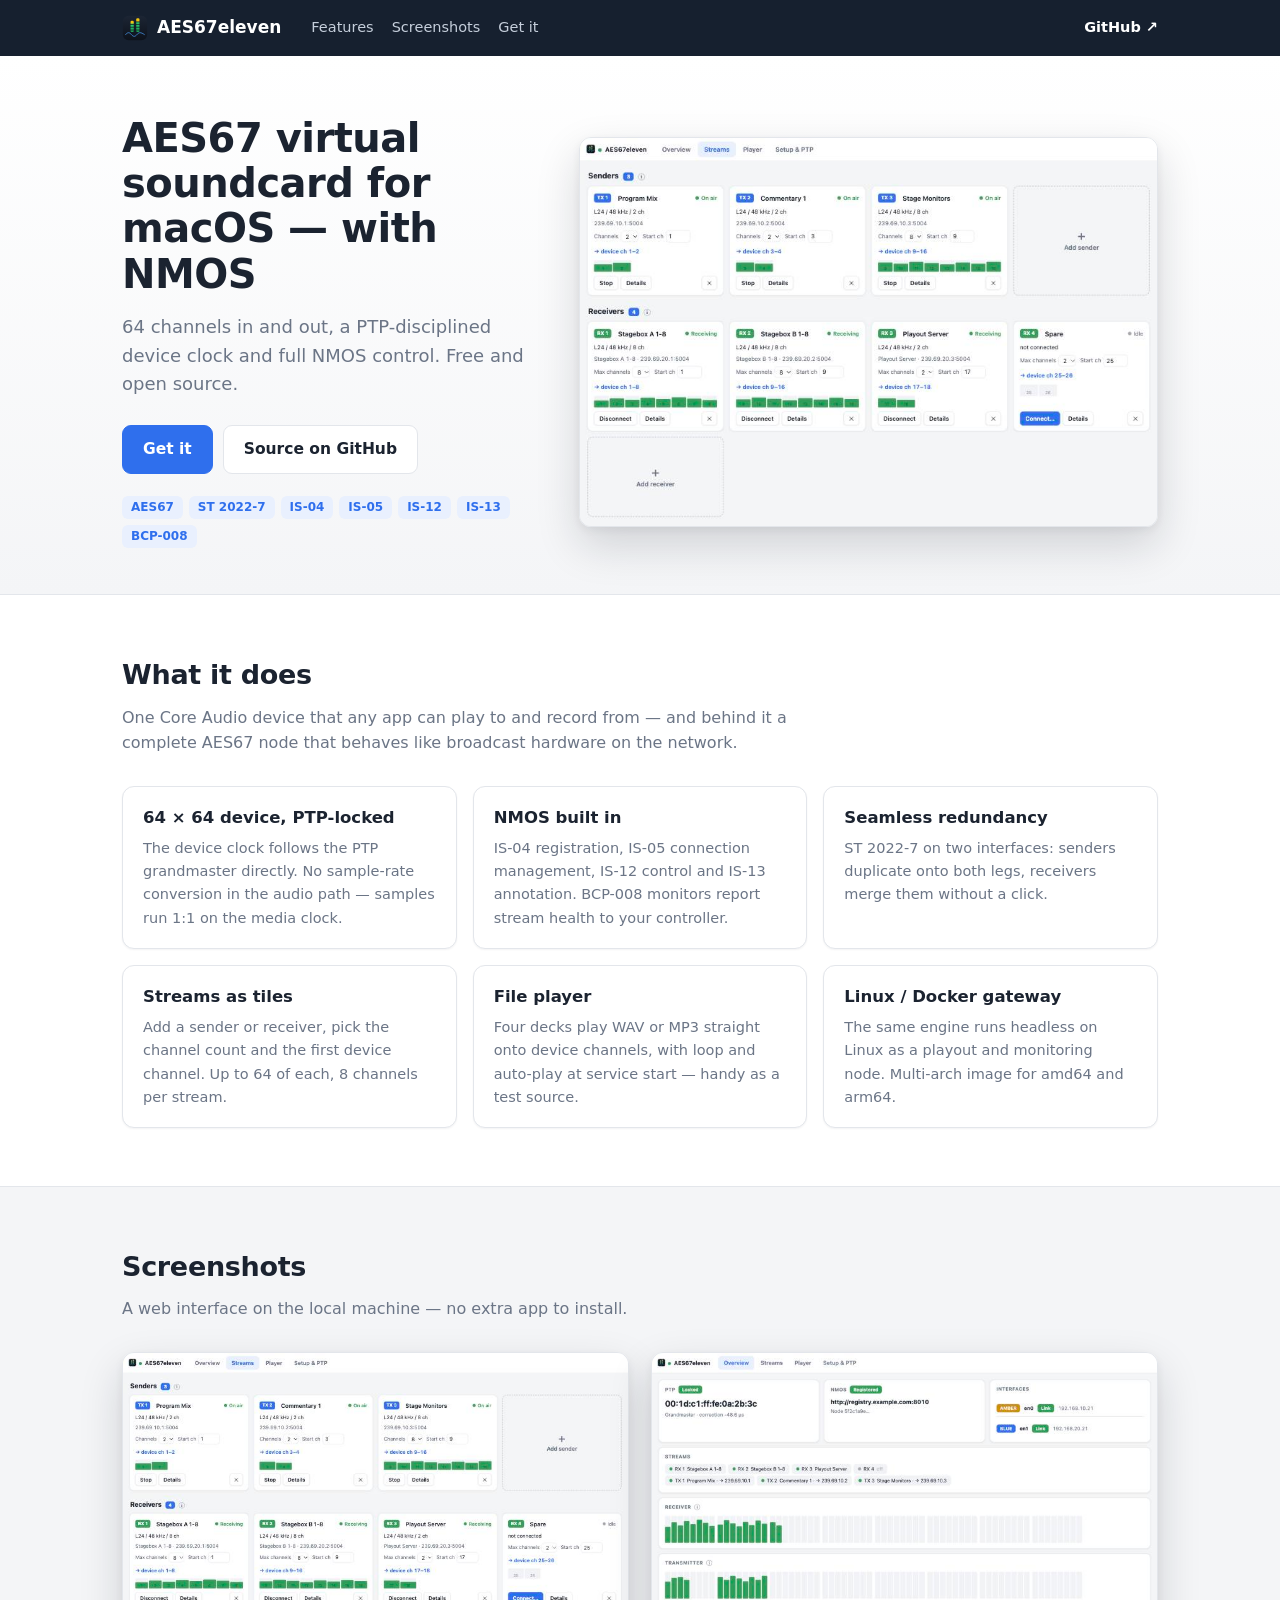
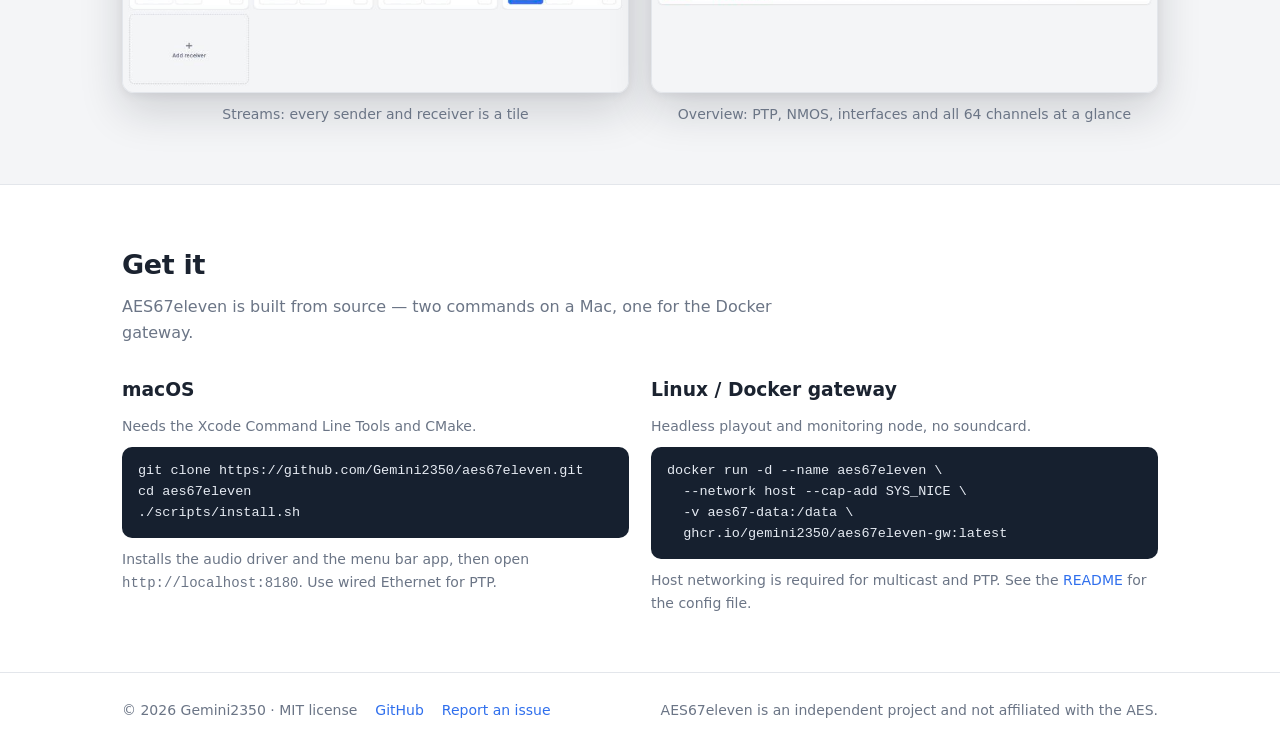
==== docs/index.html @ b81d20ea "Homepage (docs/) and receiver tile action row fix - docs/: static project homepage for GitHub Pages " ====
<!DOCTYPE html>
<html lang="en">
<head>
<meta charset="utf-8">
<meta name="viewport" content="width=device-width, initial-scale=1">
<title>AES67eleven – AES67 virtual soundcard for macOS with NMOS</title>
<meta name="description" content="Free and open source AES67 virtual soundcard for macOS: 64 channels, PTP-disciplined clock, NMOS IS-04/05/12/13, ST 2022-7. Also runs as a headless Linux/Docker gateway.">
<link rel="icon" type="image/svg+xml" href="logo.svg">
<style>
:root {
    --bg: #f4f5f7; --panel: #ffffff; --line: #e3e6eb; --text: #1b2330; --dim: #6b7586;
    --accent: #2f6fed; --accent-soft: #e9f0fe; --ok: #2e9e5b; --navy: #16202f;
}
* { box-sizing: border-box; margin: 0; }
html { scroll-behavior: smooth; }
body { background: var(--panel); color: var(--text);
       font: 16px/1.6 -apple-system, BlinkMacSystemFont, "Inter", "Segoe UI", system-ui, sans-serif; }
a { color: var(--accent); text-decoration: none; }
a:hover { text-decoration: underline; }
.wrap { max-width: 1080px; margin: 0 auto; padding: 0 22px; }

header { background: var(--navy); color: #fff; position: sticky; top: 0; z-index: 10; }
header .wrap { display: flex; align-items: center; gap: 22px; height: 56px; }
.brand { display: flex; align-items: center; gap: 9px; font-weight: 700; font-size: 17px; color: #fff; }
.brand img { width: 26px; height: 26px; }
nav { display: flex; gap: 18px; margin-left: 8px; }
nav a { color: #c5cedb; font-size: 14.5px; }
nav a:hover { color: #fff; text-decoration: none; }
header .gh { margin-left: auto; color: #fff; font-size: 14.5px; font-weight: 600; }

.hero { padding: 60px 0 46px; background: linear-gradient(180deg, #fff 0%, var(--bg) 100%); border-bottom: 1px solid var(--line); }
.hero .wrap { display: grid; grid-template-columns: minmax(0, 0.9fr) minmax(0, 1.25fr); gap: 40px; align-items: center; }
.hero h1 { font-size: 40px; line-height: 1.13; letter-spacing: -.5px; }
.hero p { color: var(--dim); font-size: 18px; margin: 16px 0 26px; }
.cta { display: flex; gap: 10px; flex-wrap: wrap; }
.btn { display: inline-block; padding: 11px 20px; border-radius: 9px; font-weight: 600; font-size: 15.5px;
       border: 1px solid var(--line); background: var(--panel); color: var(--text); }
.btn:hover { text-decoration: none; border-color: #c9ced8; }
.btn.primary { background: var(--accent); border-color: var(--accent); color: #fff; }
.btn.primary:hover { filter: brightness(1.07); }
.btn.donate { background: var(--ok); border-color: var(--ok); color: #fff; }
.shot { width: 100%; height: auto; border-radius: 12px; border: 1px solid var(--line);
        box-shadow: 0 18px 44px rgba(16, 24, 40, .16), 0 3px 8px rgba(16, 24, 40, .06); display: block; }
.badges { display: flex; gap: 6px; flex-wrap: wrap; margin-top: 22px; }
.badge { font-size: 12px; font-weight: 700; padding: 2px 9px; border-radius: 6px; background: var(--accent-soft); color: var(--accent); }

section { padding: 58px 0; }
section.alt { background: var(--bg); border-top: 1px solid var(--line); border-bottom: 1px solid var(--line); }
h2 { font-size: 27px; letter-spacing: -.3px; margin-bottom: 8px; }
.lead { color: var(--dim); max-width: 720px; margin-bottom: 30px; }
.grid { display: grid; grid-template-columns: repeat(3, minmax(0, 1fr)); gap: 16px; }
.card { background: var(--panel); border: 1px solid var(--line); border-radius: 12px; padding: 18px 20px;
        box-shadow: 0 1px 2px rgba(16, 24, 40, .05); }
.card h3 { font-size: 16.5px; margin-bottom: 6px; }
.card p { color: var(--dim); font-size: 14.5px; }
.two { display: grid; grid-template-columns: repeat(2, minmax(0, 1fr)); gap: 22px; }
figure { margin: 0; }
figcaption { color: var(--dim); font-size: 14px; margin-top: 10px; text-align: center; }
pre { background: var(--navy); color: #e6ebf3; border-radius: 10px; padding: 14px 16px; overflow-x: auto;
      font: 13.5px/1.55 ui-monospace, SFMono-Regular, Menlo, monospace; margin: 10px 0 0; }
.note { color: var(--dim); font-size: 14px; margin-top: 10px; }
.support { text-align: center; }
.support .lead { margin: 0 auto 24px; }
footer { padding: 26px 0 34px; color: var(--dim); font-size: 14px; border-top: 1px solid var(--line); }
footer .wrap { display: flex; gap: 18px; flex-wrap: wrap; }
footer .right { margin-left: auto; }

@media (max-width: 860px) {
    .hero .wrap, .two { grid-template-columns: 1fr; }
    .grid { grid-template-columns: 1fr; }
    .hero h1 { font-size: 31px; }
    nav { display: none; }
}
</style>
</head>
<body>

<header>
    <div class="wrap">
        <a class="brand" href="#top"><img src="logo.svg" alt=""> AES67eleven</a>
        <nav>
            <a href="#features">Features</a>
            <a href="#screenshots">Screenshots</a>
            <a href="#get">Get it</a>
            <a href="#support" data-donate-hide>Support</a>
        </nav>
        <a class="gh" href="https://github.com/Gemini2350/aes67eleven">GitHub ↗</a>
    </div>
</header>

<div class="hero" id="top">
    <div class="wrap">
        <div>
            <h1>AES67 virtual soundcard for macOS — with NMOS</h1>
            <p>64 channels in and out, a PTP-disciplined device clock and full NMOS control.
               Free and open source.</p>
            <div class="cta">
                <a class="btn primary" href="#get">Get it</a>
                <a class="btn" href="https://github.com/Gemini2350/aes67eleven">Source on GitHub</a>
            </div>
            <div class="badges">
                <span class="badge">AES67</span><span class="badge">ST 2022-7</span>
                <span class="badge">IS-04</span><span class="badge">IS-05</span>
                <span class="badge">IS-12</span><span class="badge">IS-13</span>
                <span class="badge">BCP-008</span>
            </div>
        </div>
        <img class="shot" src="img/streams.jpg" width="800" height="538"
             alt="Streams page: one tile per sender and receiver with channel count, first device channel and level meters">
    </div>
</div>

<section id="features">
    <div class="wrap">
        <h2>What it does</h2>
        <p class="lead">One Core Audio device that any app can play to and record from — and behind it a
           complete AES67 node that behaves like broadcast hardware on the network.</p>
        <div class="grid">
            <div class="card"><h3>64 × 64 device, PTP-locked</h3>
                <p>The device clock follows the PTP grandmaster directly. No sample-rate conversion in the
                   audio path — samples run 1:1 on the media clock.</p></div>
            <div class="card"><h3>NMOS built in</h3>
                <p>IS-04 registration, IS-05 connection management, IS-12 control and IS-13 annotation.
                   BCP-008 monitors report stream health to your controller.</p></div>
            <div class="card"><h3>Seamless redundancy</h3>
                <p>ST 2022-7 on two interfaces: senders duplicate onto both legs, receivers merge them
                   without a click.</p></div>
            <div class="card"><h3>Streams as tiles</h3>
                <p>Add a sender or receiver, pick the channel count and the first device channel. Up to
                   64 of each, 8 channels per stream.</p></div>
            <div class="card"><h3>File player</h3>
                <p>Four decks play WAV or MP3 straight onto device channels, with loop and auto-play at
                   service start — handy as a test source.</p></div>
            <div class="card"><h3>Linux / Docker gateway</h3>
                <p>The same engine runs headless on Linux as a playout and monitoring node. Multi-arch
                   image for amd64 and arm64.</p></div>
        </div>
    </div>
</section>

<section class="alt" id="screenshots">
    <div class="wrap">
        <h2>Screenshots</h2>
        <p class="lead">A web interface on the local machine — no extra app to install.</p>
        <div class="two">
            <figure>
                <img class="shot" src="img/streams.jpg" width="800" height="538" alt="Streams page with sender and receiver tiles">
                <figcaption>Streams: every sender and receiver is a tile</figcaption>
            </figure>
            <figure>
                <img class="shot" src="img/overview.jpg" width="800" height="537" alt="Overview page with PTP, NMOS, interfaces and 64-channel meters">
                <figcaption>Overview: PTP, NMOS, interfaces and all 64 channels at a glance</figcaption>
            </figure>
        </div>
    </div>
</section>

<section id="get">
    <div class="wrap">
        <h2>Get it</h2>
        <p class="lead">AES67eleven is built from source — two commands on a Mac, one for the Docker gateway.</p>
        <div class="two">
            <div>
                <h3>macOS</h3>
                <p class="note">Needs the Xcode Command Line Tools and CMake.</p>
<pre>git clone https://github.com/Gemini2350/aes67eleven.git
cd aes67eleven
./scripts/install.sh</pre>
                <p class="note">Installs the audio driver and the menu bar app, then open
                   <code>http://localhost:8180</code>. Use wired Ethernet for PTP.</p>
            </div>
            <div>
                <h3>Linux / Docker gateway</h3>
                <p class="note">Headless playout and monitoring node, no soundcard.</p>
<pre>docker run -d --name aes67eleven \
  --network host --cap-add SYS_NICE \
  -v aes67-data:/data \
  ghcr.io/gemini2350/aes67eleven-gw:latest</pre>
                <p class="note">Host networking is required for multicast and PTP. See the
                   <a href="https://github.com/Gemini2350/aes67eleven#linux--docker-gateway">README</a>
                   for the config file.</p>
            </div>
        </div>
    </div>
</section>

<section class="alt support" id="support" data-donate-hide>
    <div class="wrap">
        <h2>Support the project</h2>
        <p class="lead">AES67eleven is free and open source under the MIT license. If it saves you time
           or a hardware purchase, a donation helps keep it maintained across macOS releases.</p>
        <a class="btn donate" id="donate" href="">Donate</a>
    </div>
</section>

<footer>
    <div class="wrap">
        <span>© 2026 Gemini2350 · MIT license</span>
        <a href="https://github.com/Gemini2350/aes67eleven">GitHub</a>
        <a href="https://github.com/Gemini2350/aes67eleven/issues">Report an issue</a>
        <span class="right">AES67eleven is an independent project and not affiliated with the AES.</span>
    </div>
</footer>

<script>
// the donate section shows up once a donation link is configured here
const DONATE_URL = "";
if (DONATE_URL) {
    document.getElementById("donate").href = DONATE_URL;
} else {
    document.querySelectorAll("[data-donate-hide]").forEach(el => { el.style.display = "none"; });
}
</script>
</body>
</html>
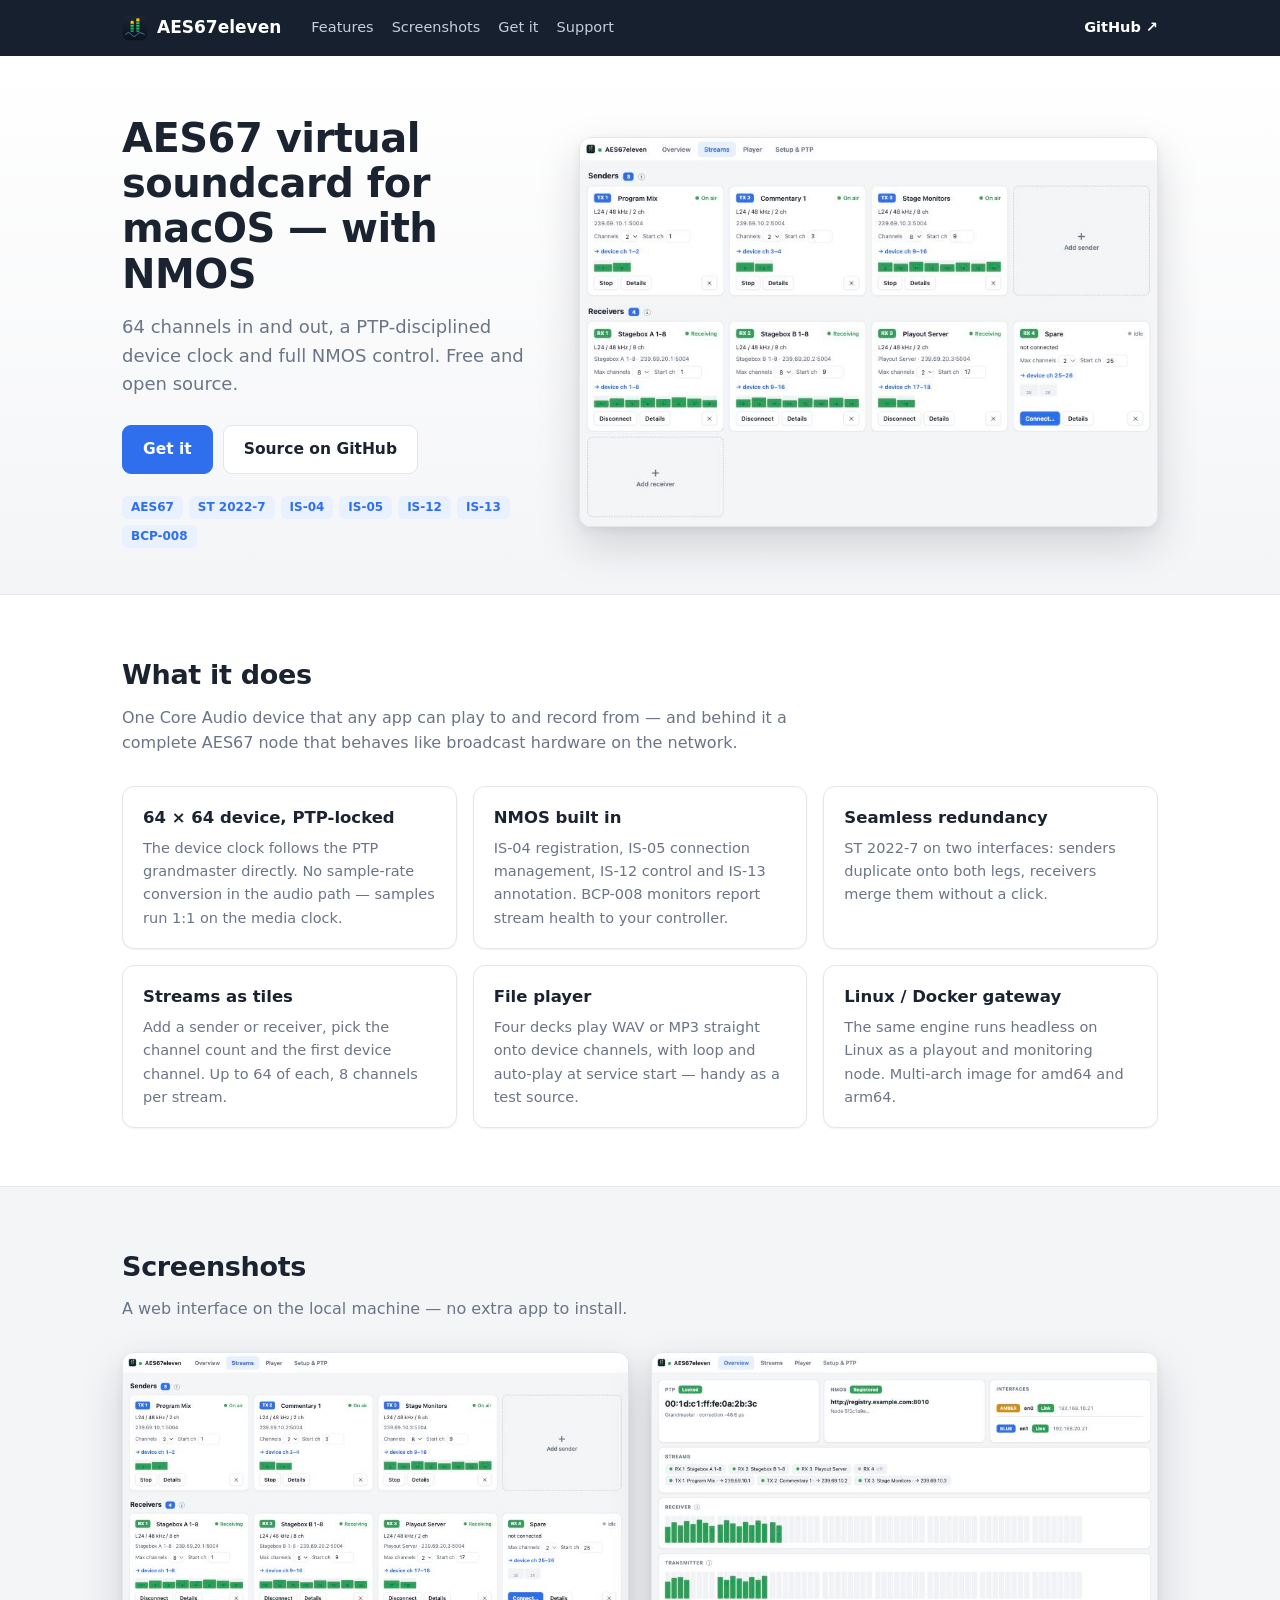
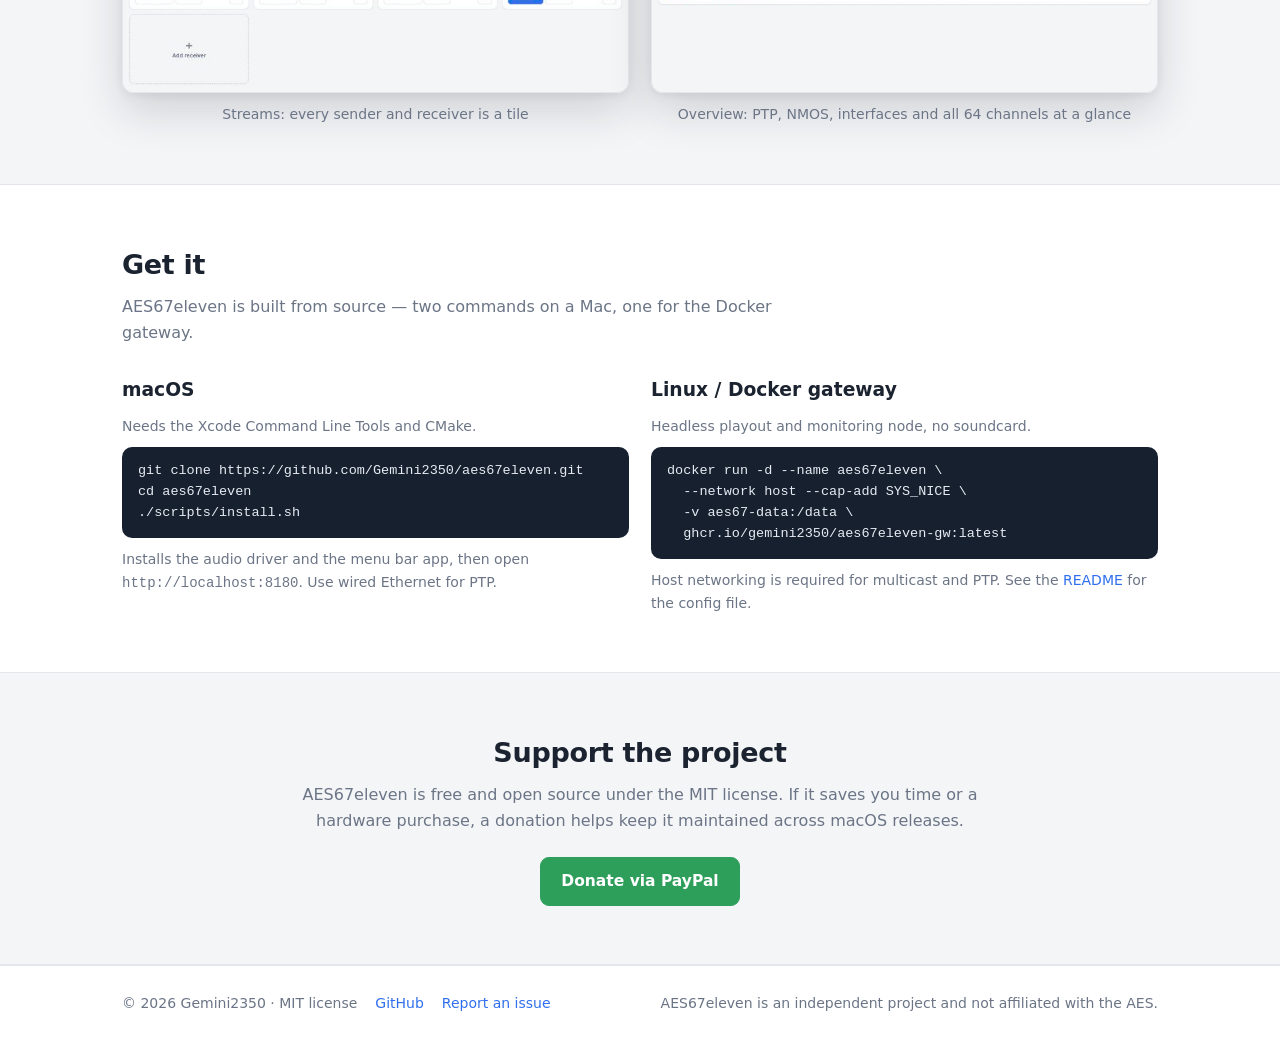
==== commit f683fa14: "Homepage: enable the PayPal donation button, add PayPal to FUNDING.yml Co-Authored-By: Claude Fable " ====
--- a/docs/index.html
+++ b/docs/index.html
@@ -189,7 +189,10 @@
         <h2>Support the project</h2>
         <p class="lead">AES67eleven is free and open source under the MIT license. If it saves you time
            or a hardware purchase, a donation helps keep it maintained across macOS releases.</p>
-        <a class="btn donate" id="donate" href="">Donate</a>
+        <div class="cta" style="justify-content:center">
+            <a class="btn" id="donate-sponsors" href="" rel="noopener">♥ Sponsor on GitHub</a>
+            <a class="btn" id="donate-paypal" href="" rel="noopener">Donate via PayPal</a>
+        </div>
     </div>
 </section>
 
@@ -203,11 +206,24 @@
 </footer>
 
 <script>
-// the donate section shows up once a donation link is configured here
-const DONATE_URL = "";
-if (DONATE_URL) {
-    document.getElementById("donate").href = DONATE_URL;
-} else {
+// donation links: a button appears once its link is filled in; with none set
+// the whole support section stays hidden (a dead button is worse than none)
+const DONATE = {
+    sponsors: "",   // https://github.com/sponsors/Gemini2350 - once the profile is approved
+    paypal: "https://paypal.me/Gemini2350"
+};
+let any = false;
+for (const [key, url] of Object.entries(DONATE)) {
+    const el = document.getElementById("donate-" + key);
+    if (url) {
+        el.href = url;
+        if (!any) { el.classList.add("donate"); }   //the first available way is the highlighted one
+        any = true;
+    } else {
+        el.style.display = "none";
+    }
+}
+if (!any) {
     document.querySelectorAll("[data-donate-hide]").forEach(el => { el.style.display = "none"; });
 }
 </script>
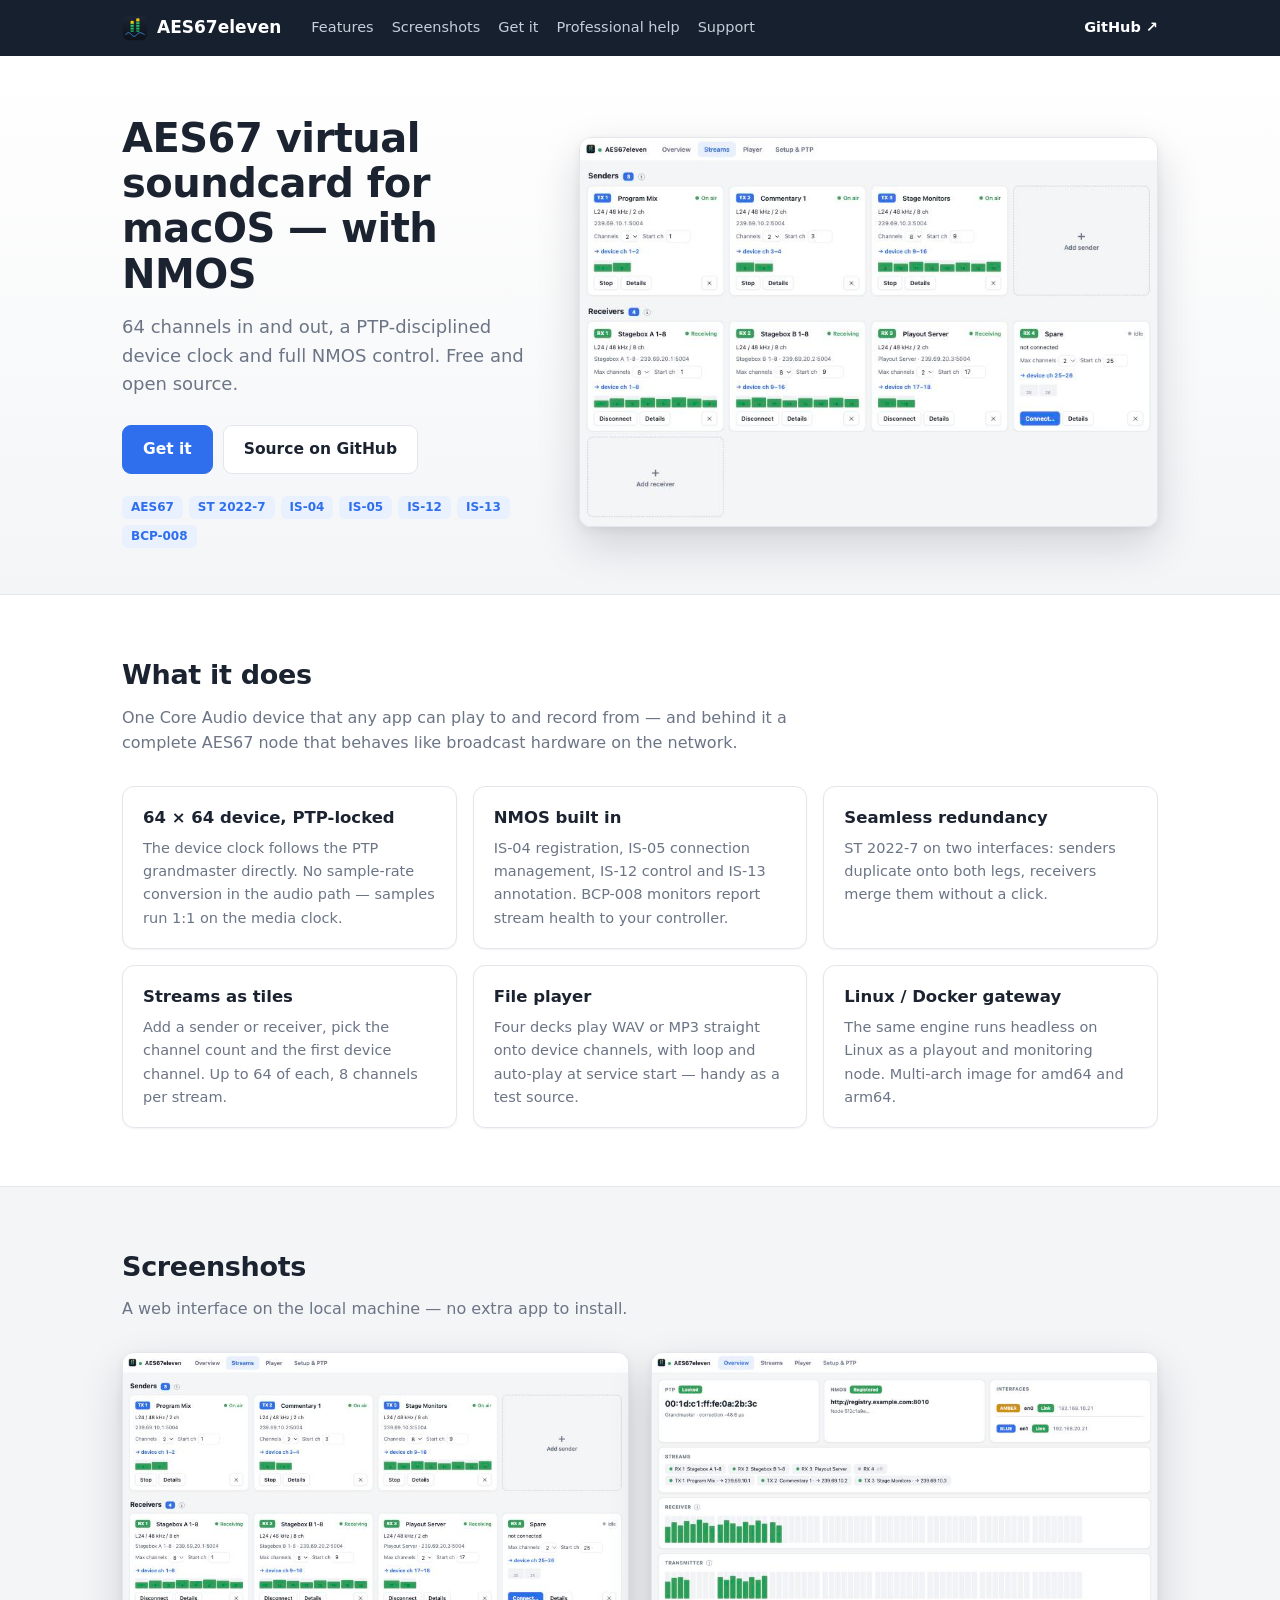
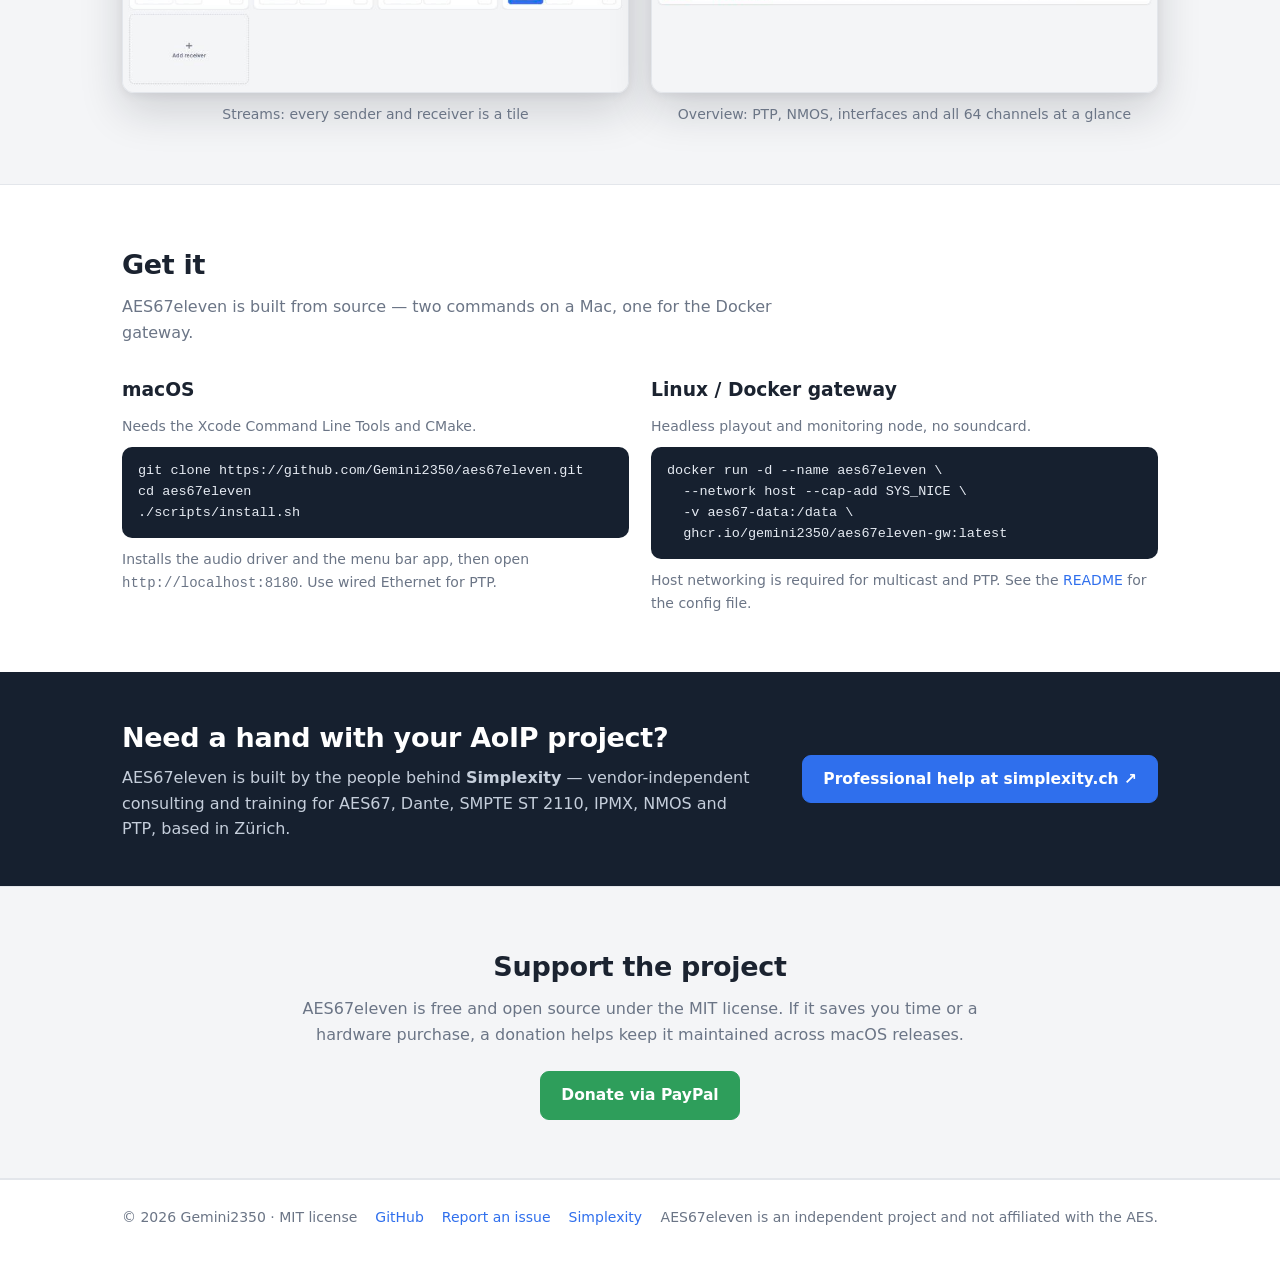
==== commit 2f2658db: "Homepage: professional help section linking to simplexity.ch Co-Authored-By: Claude Fable 5.2 <norep" ====
--- a/docs/index.html
+++ b/docs/index.html
@@ -59,6 +59,12 @@
 pre { background: var(--navy); color: #e6ebf3; border-radius: 10px; padding: 14px 16px; overflow-x: auto;
       font: 13.5px/1.55 ui-monospace, SFMono-Regular, Menlo, monospace; margin: 10px 0 0; }
 .note { color: var(--dim); font-size: 14px; margin-top: 10px; }
+section.pro { padding: 44px 0; background: var(--navy); color: #fff; }
+section.pro .wrap { display: flex; align-items: center; gap: 28px; flex-wrap: wrap; }
+section.pro .wrap > div { flex: 1 1 420px; }
+section.pro h2 { margin-bottom: 6px; }
+section.pro p { color: #c5cedb; max-width: 640px; }
+section.pro .btn { white-space: nowrap; }
 .support { text-align: center; }
 .support .lead { margin: 0 auto 24px; }
 footer { padding: 26px 0 34px; color: var(--dim); font-size: 14px; border-top: 1px solid var(--line); }
@@ -82,6 +88,7 @@
             <a href="#features">Features</a>
             <a href="#screenshots">Screenshots</a>
             <a href="#get">Get it</a>
+            <a href="#help">Professional help</a>
             <a href="#support" data-donate-hide>Support</a>
         </nav>
         <a class="gh" href="https://github.com/Gemini2350/aes67eleven">GitHub ↗</a>
@@ -184,6 +191,17 @@
     </div>
 </section>
 
+<section class="pro" id="help">
+    <div class="wrap">
+        <div>
+            <h2>Need a hand with your AoIP project?</h2>
+            <p>AES67eleven is built by the people behind <strong>Simplexity</strong> — vendor-independent
+               consulting and training for AES67, Dante, SMPTE ST 2110, IPMX, NMOS and PTP, based in Zürich.</p>
+        </div>
+        <a class="btn primary" href="https://simplexity.ch" rel="noopener">Professional help at simplexity.ch ↗</a>
+    </div>
+</section>
+
 <section class="alt support" id="support" data-donate-hide>
     <div class="wrap">
         <h2>Support the project</h2>
@@ -201,6 +219,7 @@
         <span>© 2026 Gemini2350 · MIT license</span>
         <a href="https://github.com/Gemini2350/aes67eleven">GitHub</a>
         <a href="https://github.com/Gemini2350/aes67eleven/issues">Report an issue</a>
+        <a href="https://simplexity.ch" rel="noopener">Simplexity</a>
         <span class="right">AES67eleven is an independent project and not affiliated with the AES.</span>
     </div>
 </footer>
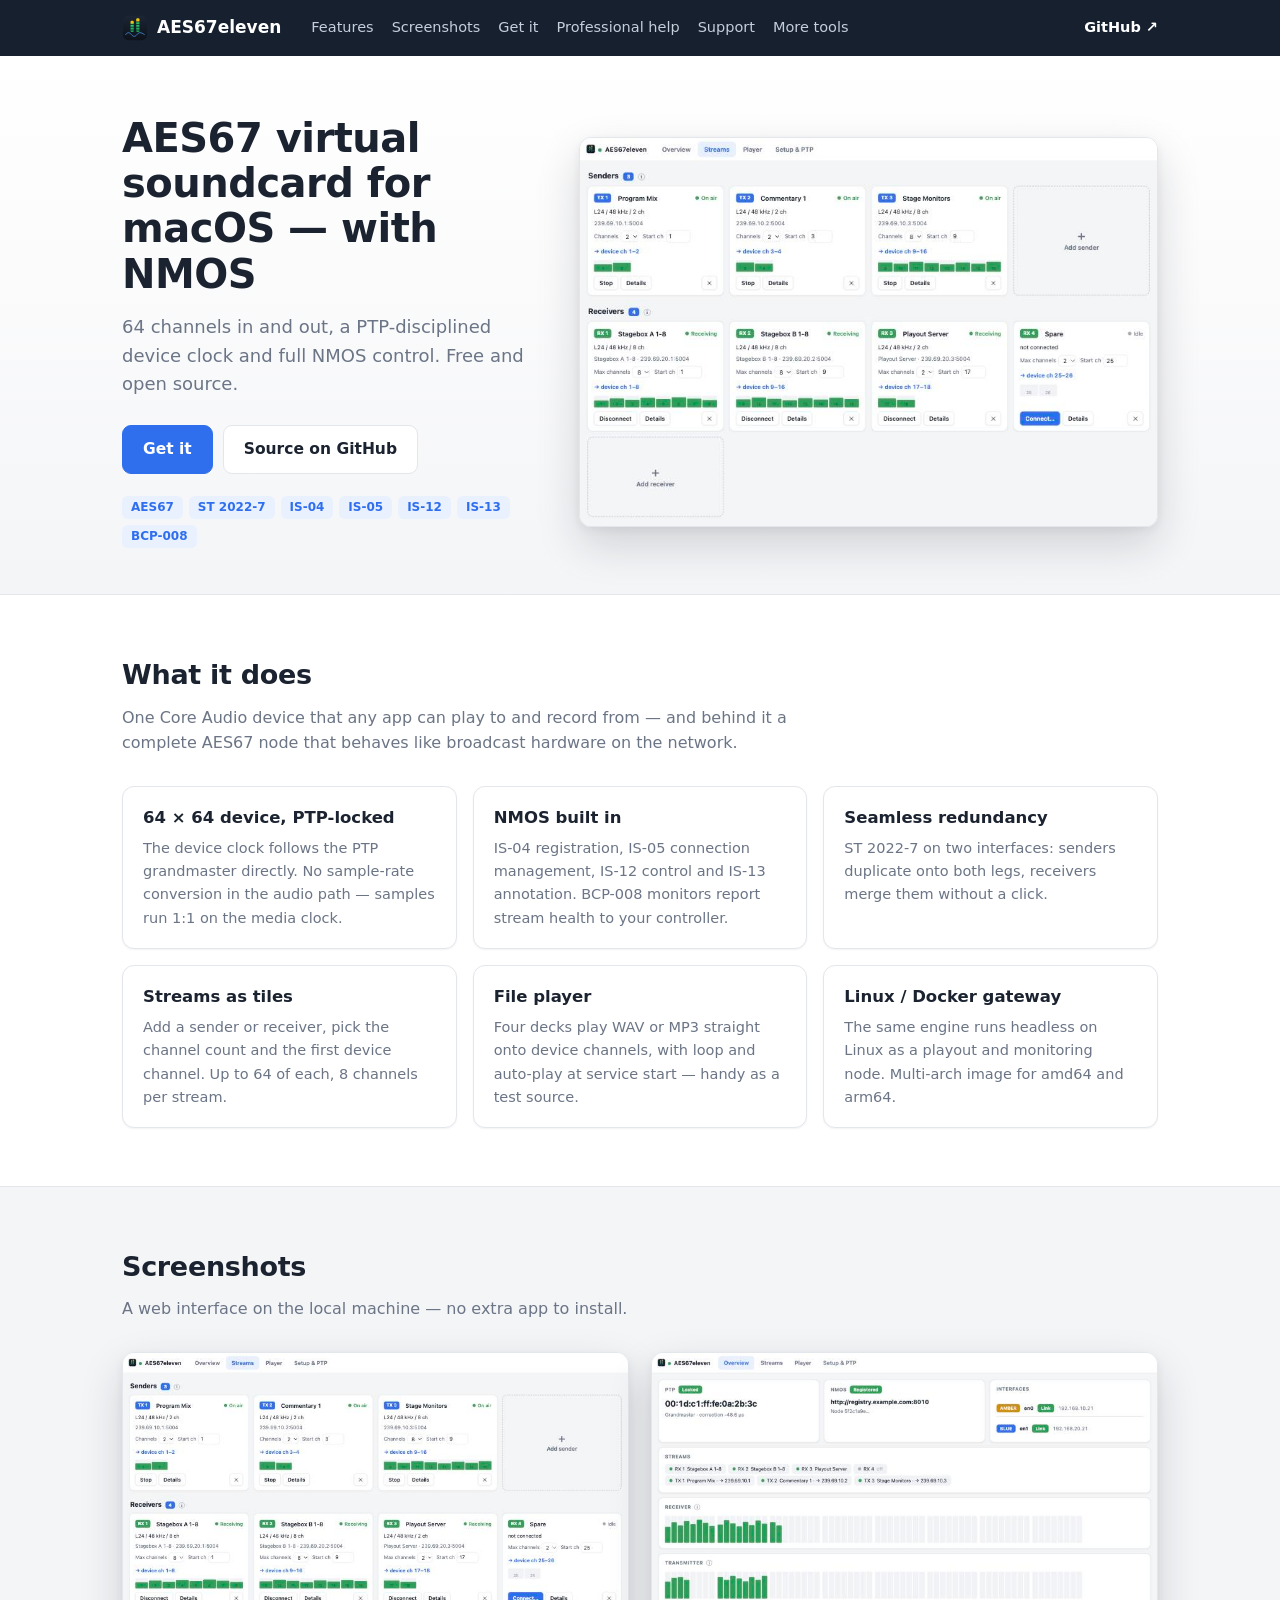
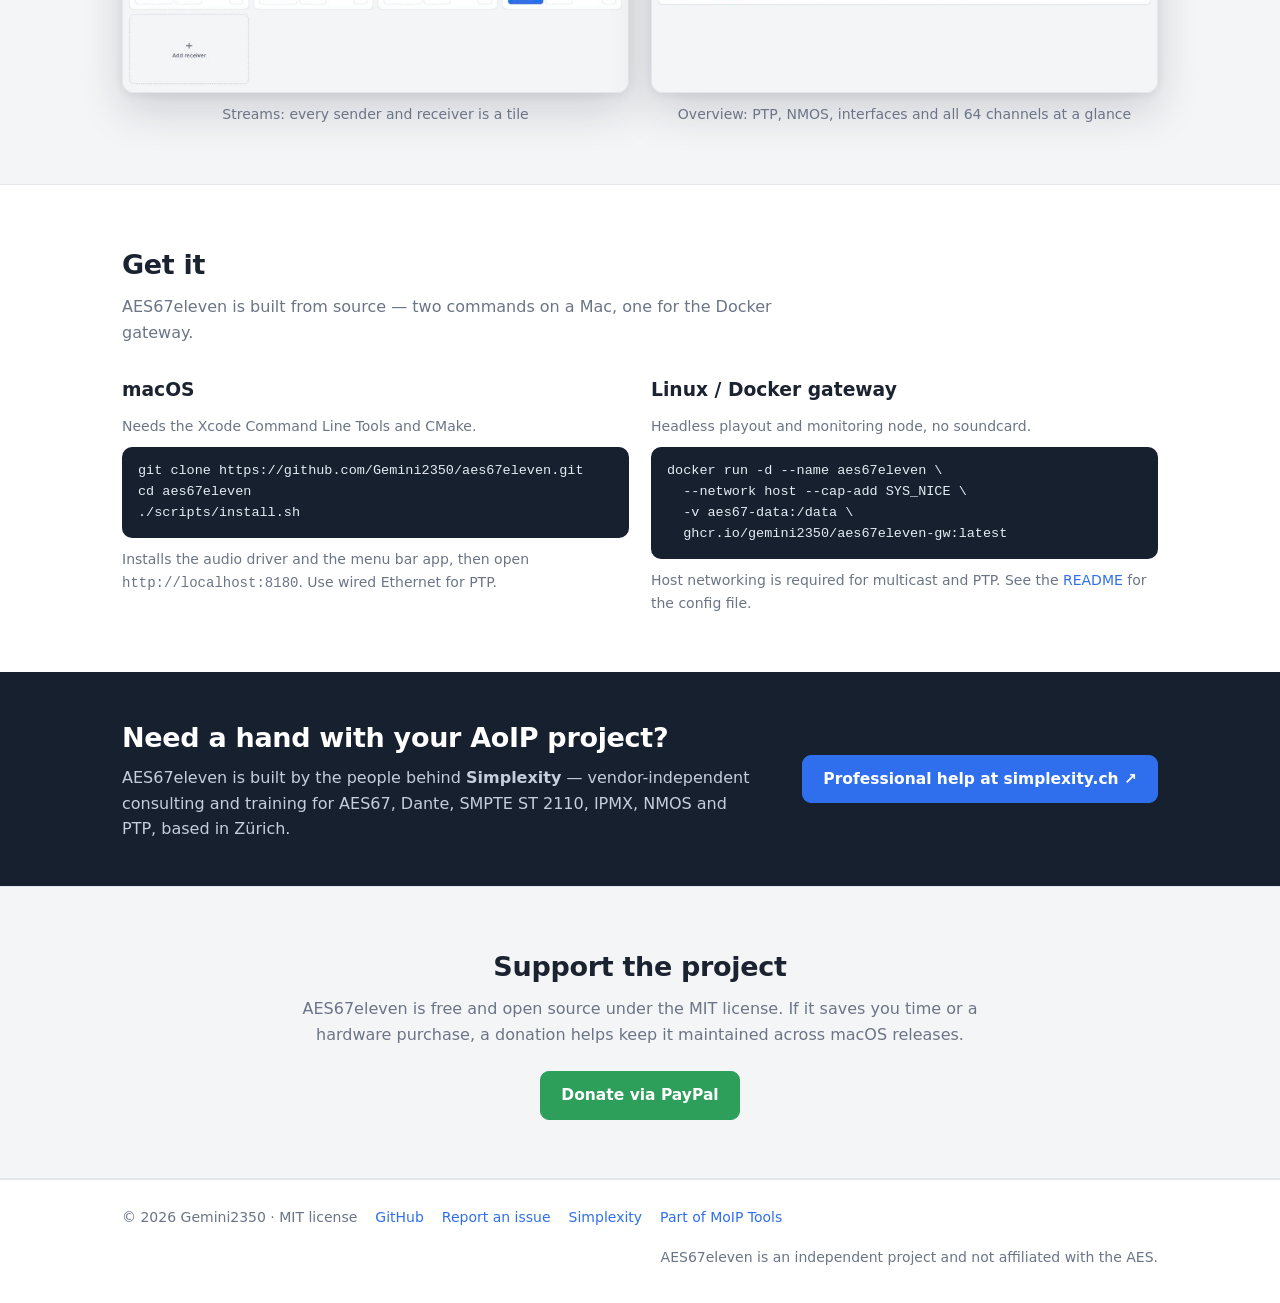
==== commit 2a78aee7: "Homepage: link back to MoIP Tools Co-Authored-By: Claude Fable 5.2 <noreply@anthropic.com>" ====
--- a/docs/index.html
+++ b/docs/index.html
@@ -90,6 +90,7 @@
             <a href="#get">Get it</a>
             <a href="#help">Professional help</a>
             <a href="#support" data-donate-hide>Support</a>
+            <a href="https://gemini2350.github.io/moip-tools/">More tools</a>
         </nav>
         <a class="gh" href="https://github.com/Gemini2350/aes67eleven">GitHub ↗</a>
     </div>
@@ -220,6 +221,7 @@
         <a href="https://github.com/Gemini2350/aes67eleven">GitHub</a>
         <a href="https://github.com/Gemini2350/aes67eleven/issues">Report an issue</a>
         <a href="https://simplexity.ch" rel="noopener">Simplexity</a>
+        <a href="https://gemini2350.github.io/moip-tools/">Part of MoIP Tools</a>
         <span class="right">AES67eleven is an independent project and not affiliated with the AES.</span>
     </div>
 </footer>
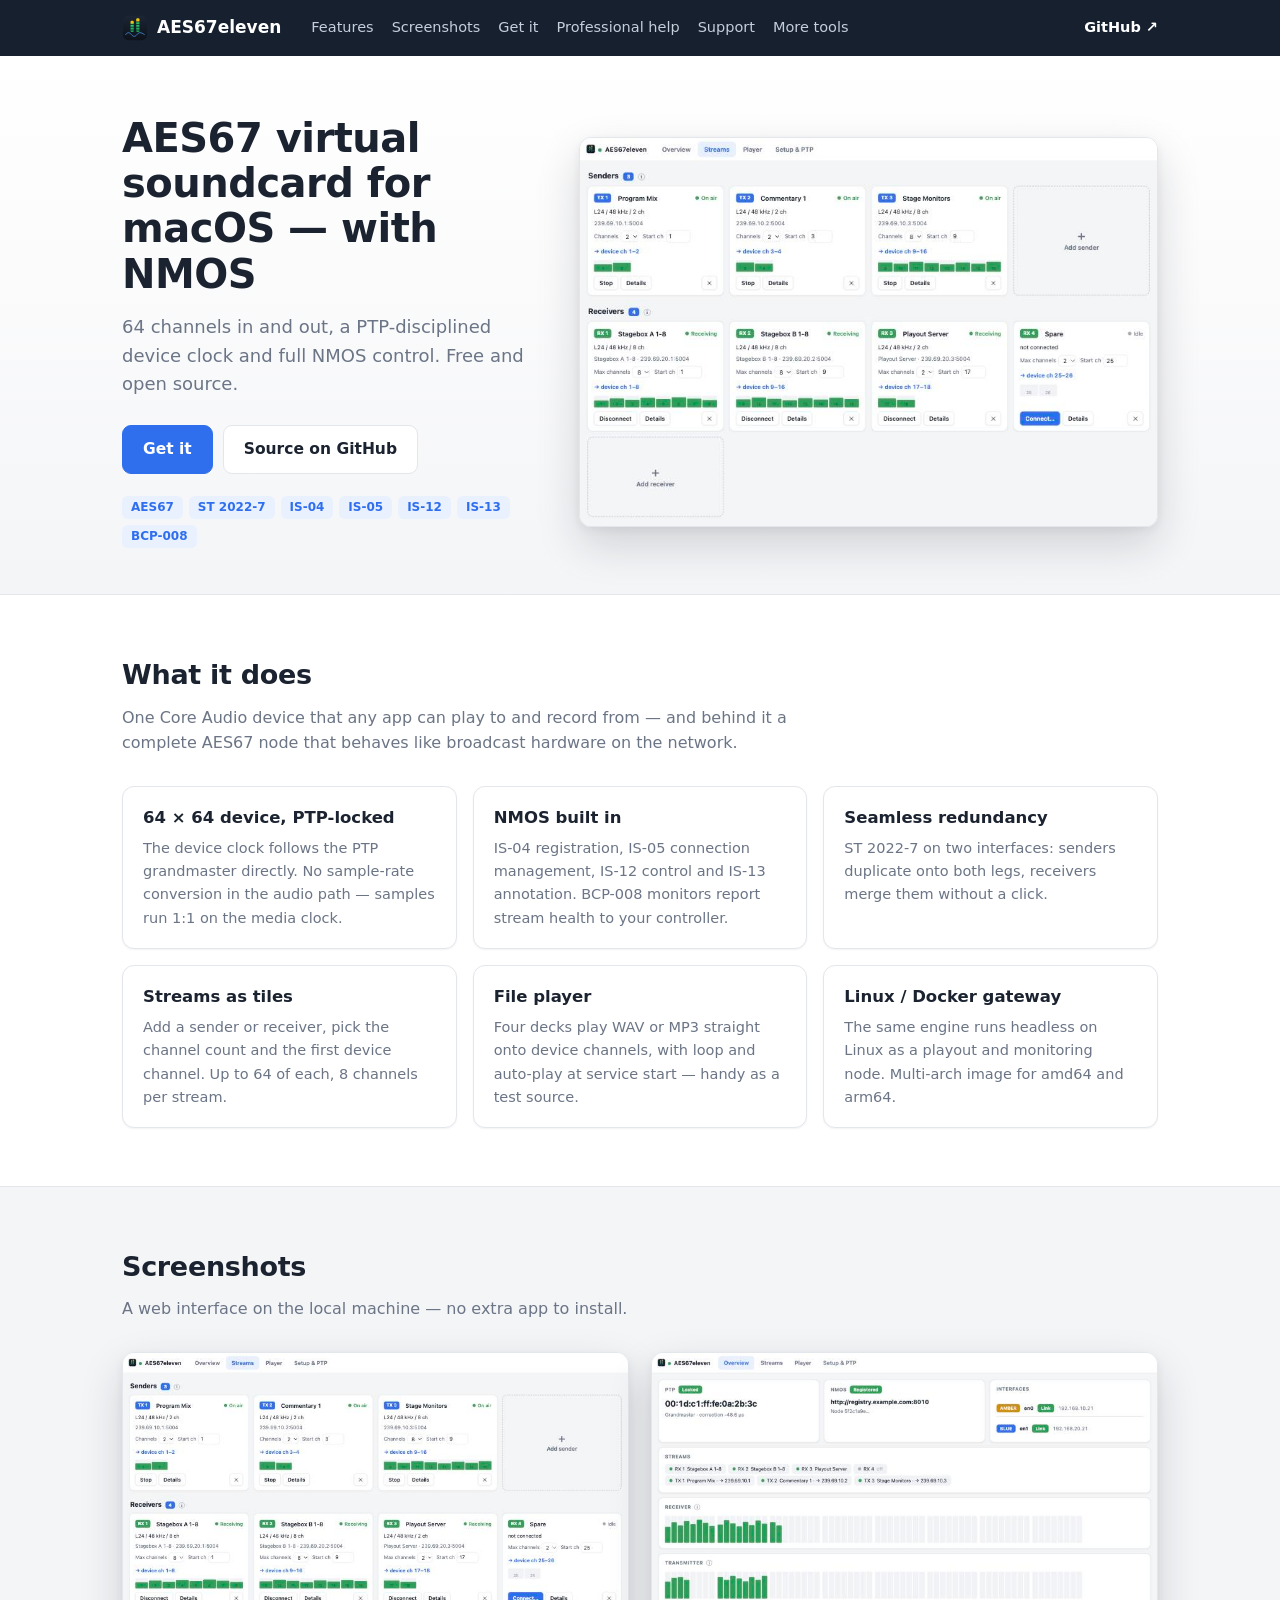
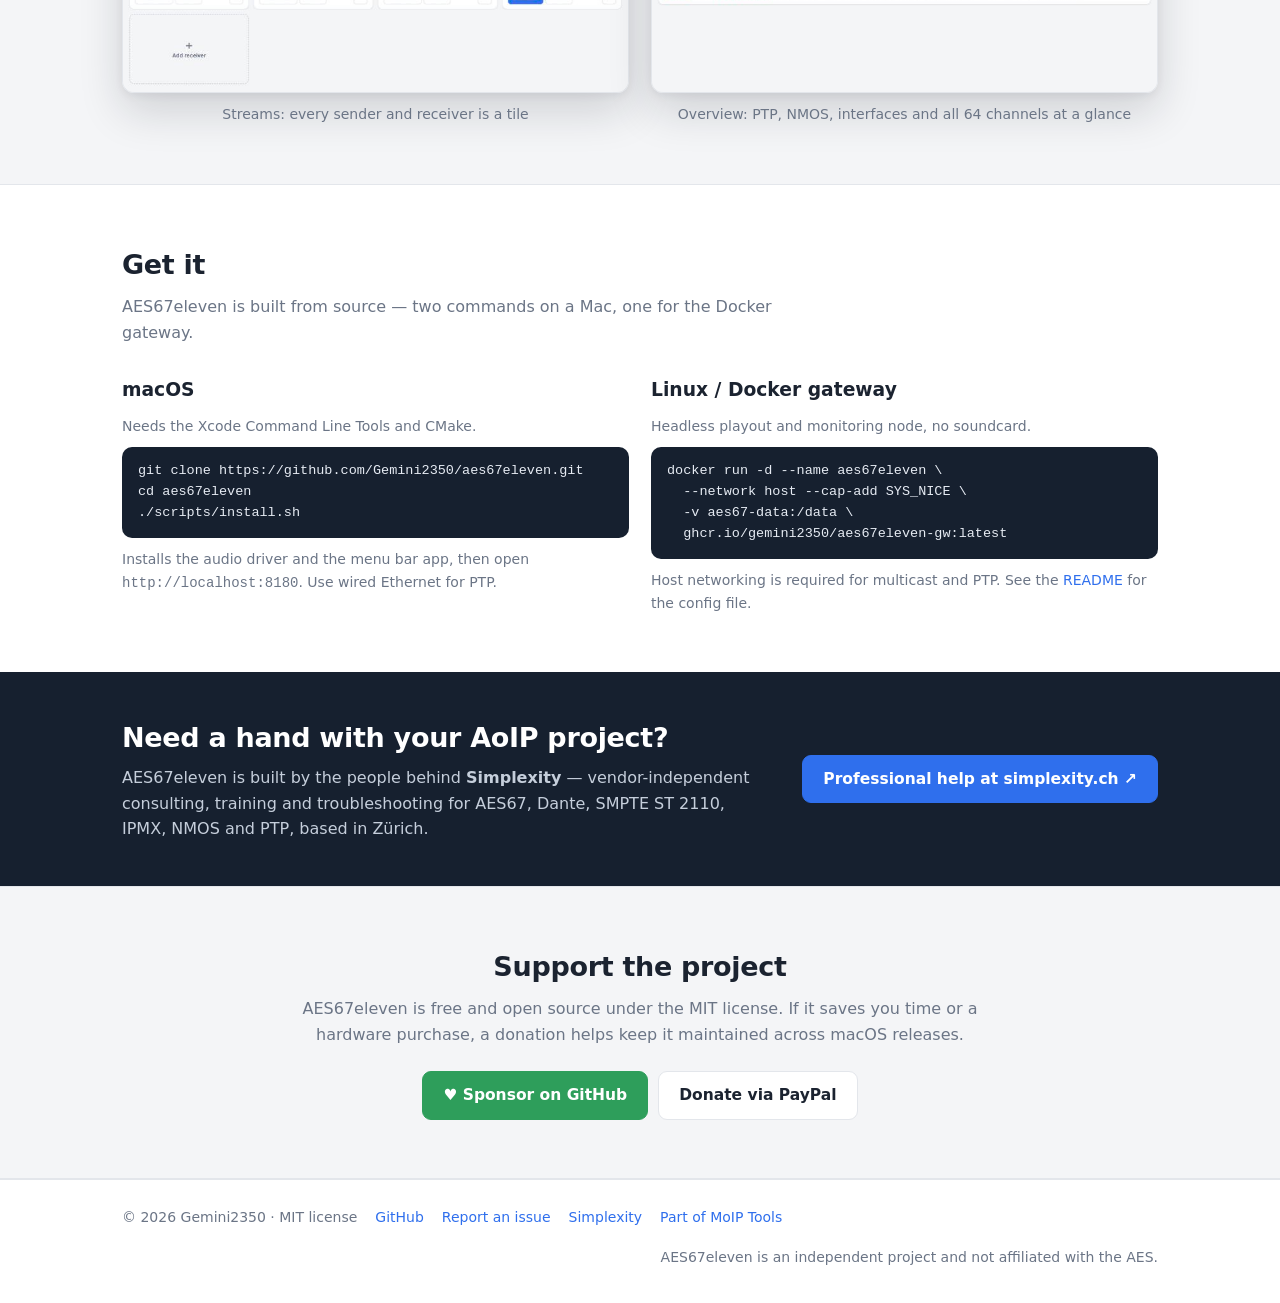
==== commit 31902492: "Homepage: enable GitHub Sponsors button, mention troubleshooting Co-Authored-By: Claude Fable 5.2 <n" ====
--- a/docs/index.html
+++ b/docs/index.html
@@ -197,7 +197,8 @@
         <div>
             <h2>Need a hand with your AoIP project?</h2>
             <p>AES67eleven is built by the people behind <strong>Simplexity</strong> — vendor-independent
-               consulting and training for AES67, Dante, SMPTE ST 2110, IPMX, NMOS and PTP, based in Zürich.</p>
+               consulting, training and troubleshooting for AES67, Dante, SMPTE ST 2110, IPMX, NMOS and PTP,
+               based in Zürich.</p>
         </div>
         <a class="btn primary" href="https://simplexity.ch" rel="noopener">Professional help at simplexity.ch ↗</a>
     </div>
@@ -230,7 +231,7 @@
 // donation links: a button appears once its link is filled in; with none set
 // the whole support section stays hidden (a dead button is worse than none)
 const DONATE = {
-    sponsors: "",   // https://github.com/sponsors/Gemini2350 - once the profile is approved
+    sponsors: "https://github.com/sponsors/Gemini2350",
     paypal: "https://paypal.me/Gemini2350"
 };
 let any = false;
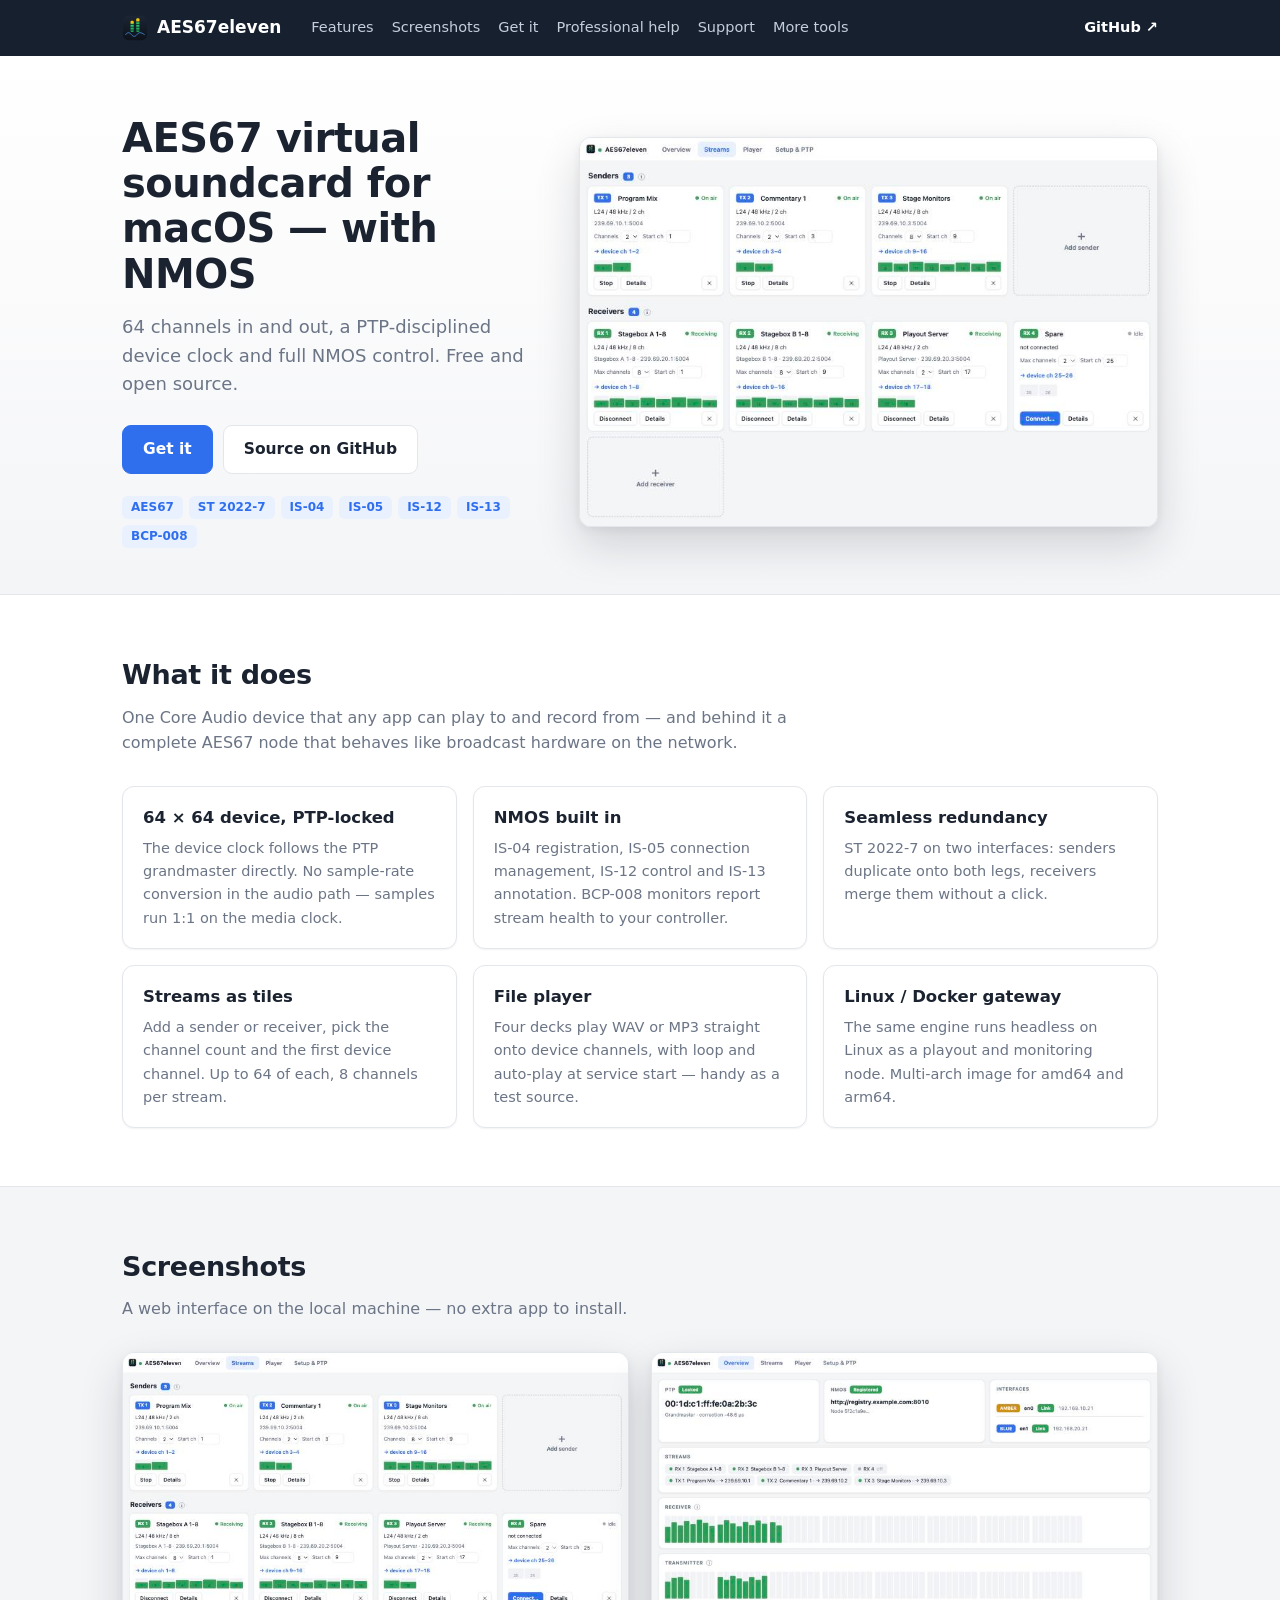
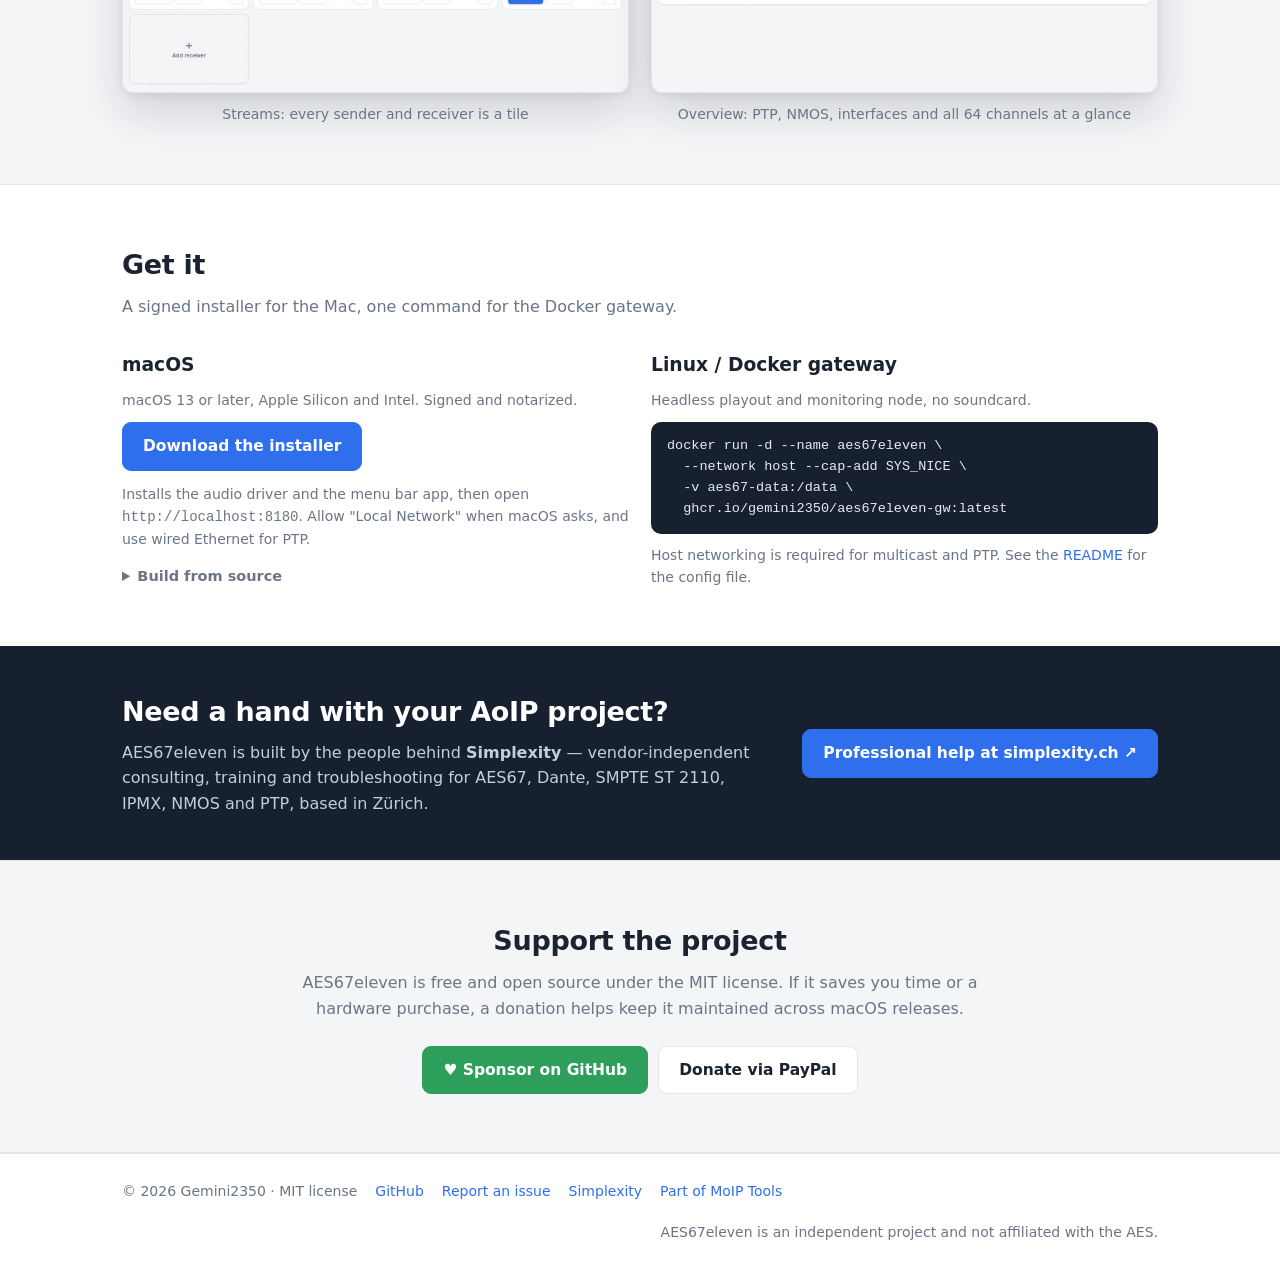
==== commit 0c089985: "Version 0.2.0: signed installer package, download link on the homepage Co-Authored-By: Claude Fable " ====
--- a/docs/index.html
+++ b/docs/index.html
@@ -77,6 +77,10 @@
     .hero h1 { font-size: 31px; }
     nav { display: none; }
 }
+.dl { margin: 10px 0 12px; }
+details { margin-top: 14px; }
+details summary { cursor: pointer; color: var(--dim); font-size: 14.5px; font-weight: 600; }
+details[open] summary { margin-bottom: 8px; }
 </style>
 </head>
 <body>
@@ -166,16 +170,22 @@
 <section id="get">
     <div class="wrap">
         <h2>Get it</h2>
-        <p class="lead">AES67eleven is built from source — two commands on a Mac, one for the Docker gateway.</p>
+        <p class="lead">A signed installer for the Mac, one command for the Docker gateway.</p>
         <div class="two">
             <div>
                 <h3>macOS</h3>
-                <p class="note">Needs the Xcode Command Line Tools and CMake.</p>
+                <p class="note">macOS 13 or later, Apple Silicon and Intel. Signed and notarized.</p>
+                <p class="dl"><a class="btn primary" href="https://github.com/Gemini2350/aes67eleven/releases/latest">Download the installer</a></p>
+                <p class="note">Installs the audio driver and the menu bar app, then open
+                   <code>http://localhost:8180</code>. Allow "Local Network" when macOS asks, and use
+                   wired Ethernet for PTP.</p>
+                <details>
+                    <summary>Build from source</summary>
+                    <p class="note">Needs the Xcode Command Line Tools and CMake.</p>
 <pre>git clone https://github.com/Gemini2350/aes67eleven.git
 cd aes67eleven
 ./scripts/install.sh</pre>
-                <p class="note">Installs the audio driver and the menu bar app, then open
-                   <code>http://localhost:8180</code>. Use wired Ethernet for PTP.</p>
+                </details>
             </div>
             <div>
                 <h3>Linux / Docker gateway</h3>
